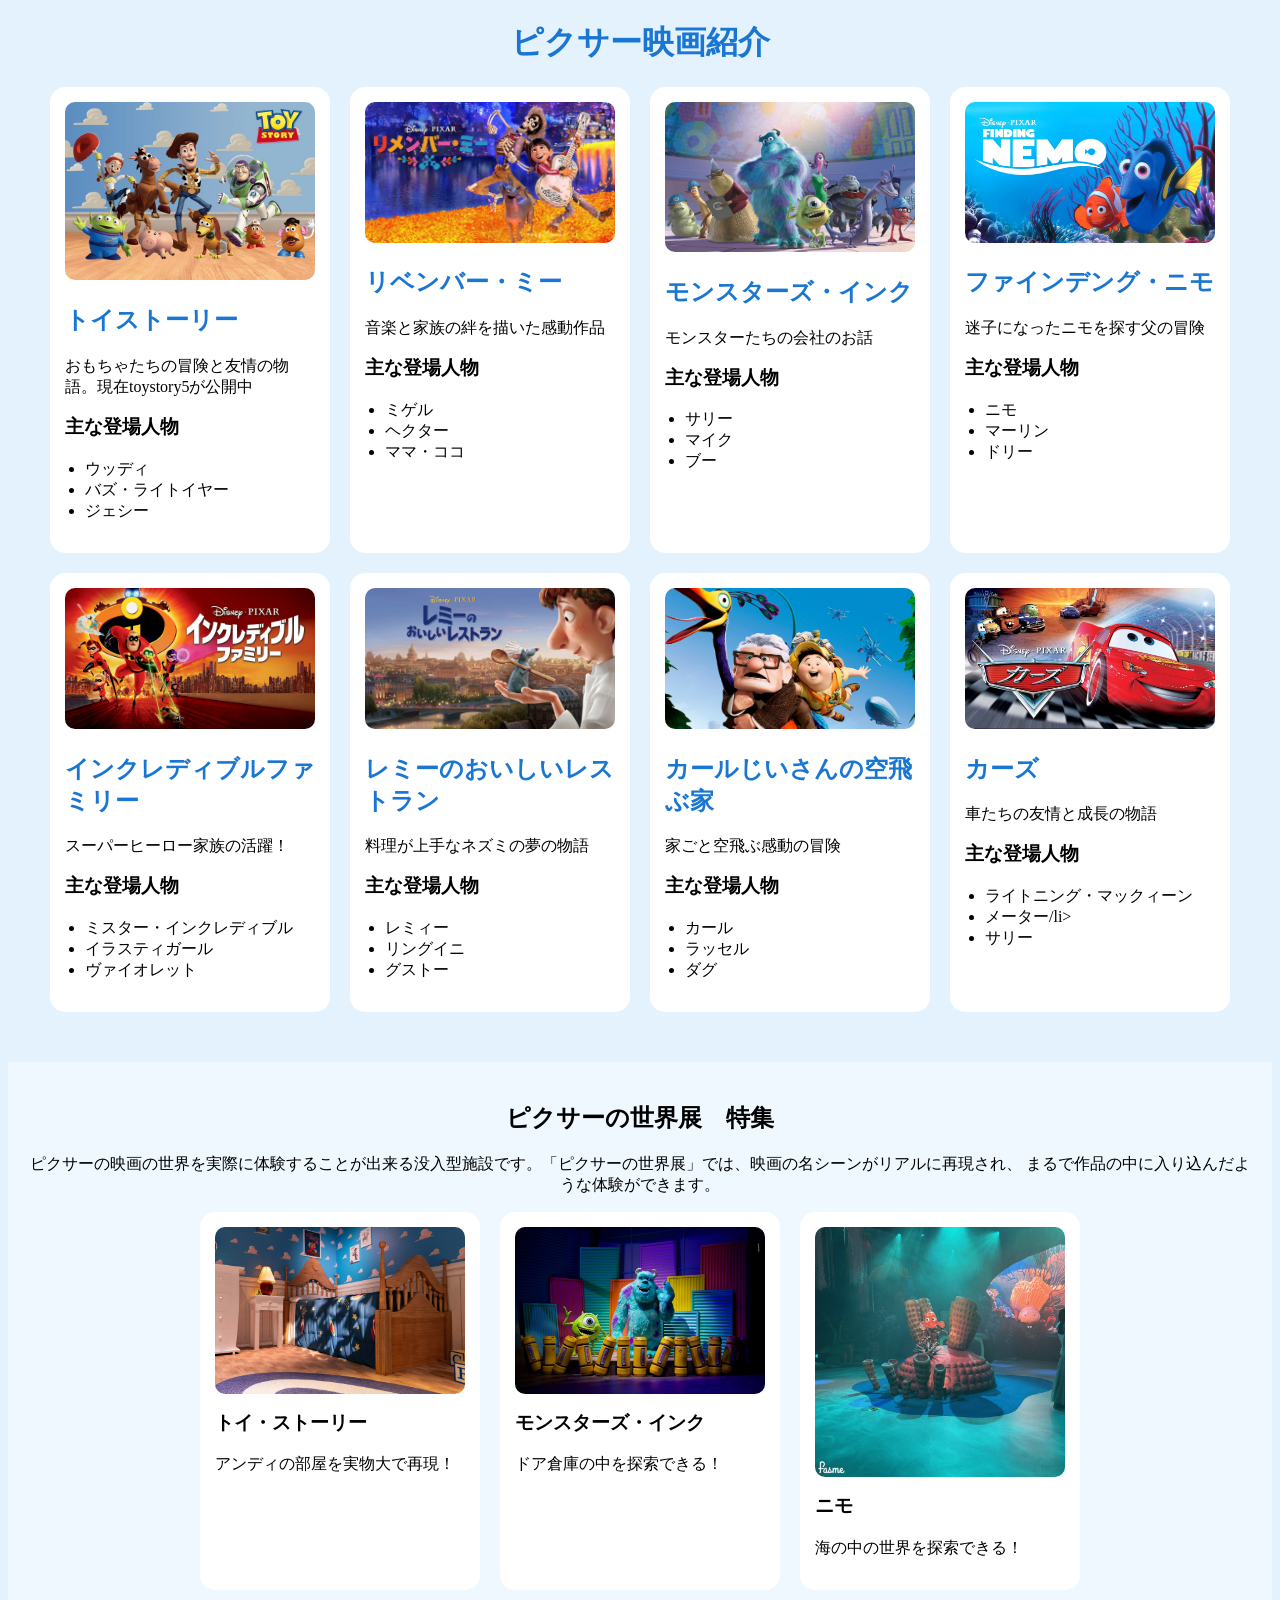
==== index.html @ ff88e685 "Update image paths for Pixar movie images" ====
<!DOCTYPE html>
<html lang="ja">
<head>

 <meta charset="UTF-8">
  <title>ピクサー映画紹介</title>
  <link rel="stylesheet"  href="style.css">
</head>

<bodey>

<h1>ピクサー映画紹介</h1>

<div class="container">

<div class="card">
  <img src="images/toystory.jpg">
  <h2>トイストーリー</h2>
  <p>おもちゃたちの冒険と友情の物語。現在toystory5が公開中</p>

  <h3>主な登場人物</h3>
  <ul> <li>ウッディ</li>
    <li>バズ・ライトイヤー</li>
    <li>ジェシー</li>
  </ul>
  </div>

  <div class="card">
    <img src="images/coco.jpg">
    <h2>リベンバー・ミー</h2>
    <p>音楽と家族の絆を描いた感動作品</p>

    <h3>主な登場人物</h3>
    <ul>
      <li>ミゲル</li>
      <li>ヘクター</li>
      <li>ママ・ココ</li>
    </ul>
  </div>

  <div class="card">
    <img src="images/monsters.jpg">
    <h2>モンスターズ・インク</h2>
    <p>モンスターたちの会社のお話</p>

    <h3>主な登場人物</h3>
    <ul>
      <li>サリー</li>
      <li>マイク</li>
      <li>ブー</li>
    </ul>
  </div>
    
    
    <div class="card">
    <img src="images/nemo.jpg">
    <h2>ファインデング・ニモ</h2>
    <p>迷子になったニモを探す父の冒険</p>

    <h3>主な登場人物</h3>
    <ul>
      <li>ニモ</li>
      <li>マーリン</li>
      <li>ドリー</li>
    </ul>
  </div>

  <div class="card">
    <img src="images/incredibles.jpg">
    <h2>インクレディブルファミリー</h2>
    <p>スーパーヒーロー家族の活躍！</p>

    <h3>主な登場人物</h3>
    <ul>
      <li>ミスター・インクレディブル</li>
      <li>イラスティガール</li>
      <li>ヴァイオレット</li>
    </ul>
  </div>

  <div class="card">
    <img src="images/ratetouille.jpg">
    <h2>レミーのおいしいレストラン</h2>
    <p>料理が上手なネズミの夢の物語</p>

    <h3>主な登場人物</h3>
    <ul>
      <li>レミィー</li>
      <li>リングイニ</li>
      <li>グストー</li>
    </ul>
  </div>

<div class="card">
    <img src="images/up.jpg">
    <h2>カールじいさんの空飛ぶ家</h2>
    <p>家ごと空飛ぶ感動の冒険</p>

    <h3>主な登場人物</h3>
    <ul>
      <li>カール</li>
      <li>ラッセル</li>
      <li>ダグ</li>
    </ul>
  </div>
    
<div class="card">
    <img src="images/cars.jpg">
    <h2>カーズ</h2>
    <p>車たちの友情と成長の物語</p>

    <h3>主な登場人物</h3>
    <ul>
      <li>ライトニング・マックィーン</li>
      <li>メーター/li>
      <li>サリー</li>
    </ul>
  </div>

</div>

<section class="pixar">
  <h2>ピクサーの世界展　特集</h2>

 <p class="pixar-text">
  ピクサーの映画の世界を実際に体験することが出来る没入型施設です。「ピクサーの世界展」では、映画の名シーンがリアルに再現され、
  まるで作品の中に入り込んだような体験ができます。</p>

 <div class="container">

 <div class="card">
   <img src="images/pixar_toystory.jpg">
 　<h3>トイ・ストーリー</h3>
  <p>アンディの部屋を実物大で再現！</p>
 </div>

  <div class="card">
   <img src="images/pixar_monsters.jpg">
 　<h3>モンスターズ・インク</h3>
  <p>ドア倉庫の中を探索できる！</p>
  </div>

  <div class="card">
   <img src="images/pixar_nemo.jpg">
 　<h3>ニモ</h3>
  <p>海の中の世界を探索できる！</p>
  </div>

</div>
</section>
 
 

 























 

</bodey>
---- style.css ----
body { font-familiy: sans-serif; background: #e3f2fd; text-align: center; }

h1 { color: #1976d2; }

.container { display: flex; flex-wrap: wrap; gap: 20px; justify-content: center; max-widith: 1100px; margin: 0 auto; }

.card { width: 250px; background: white; border-radius: 15px; padding:15px; box-shadow: 0 5px 10px raba (0,0,0,0.2);
       transition: transform 0.3s; text-align: left; }

.card:hover { translateY(-10px); }

.card img { width:100%; border-radius:10px }

.card h2 { color: #1976d2; }

.card h3 { margin-top: 10px; front-size: 16px }

.card ul { padding-left: 20px; }

.card li {front-size: 14px; }

.pixar{ margin-top: 50px; padding: 20px; background-color: #f0f8ff; text-align: center; }

.pixer-text { margin-bottom: 20px }

.container { disply: flex; flex-wrap: wrap; justify-content: center; gap:20px; }
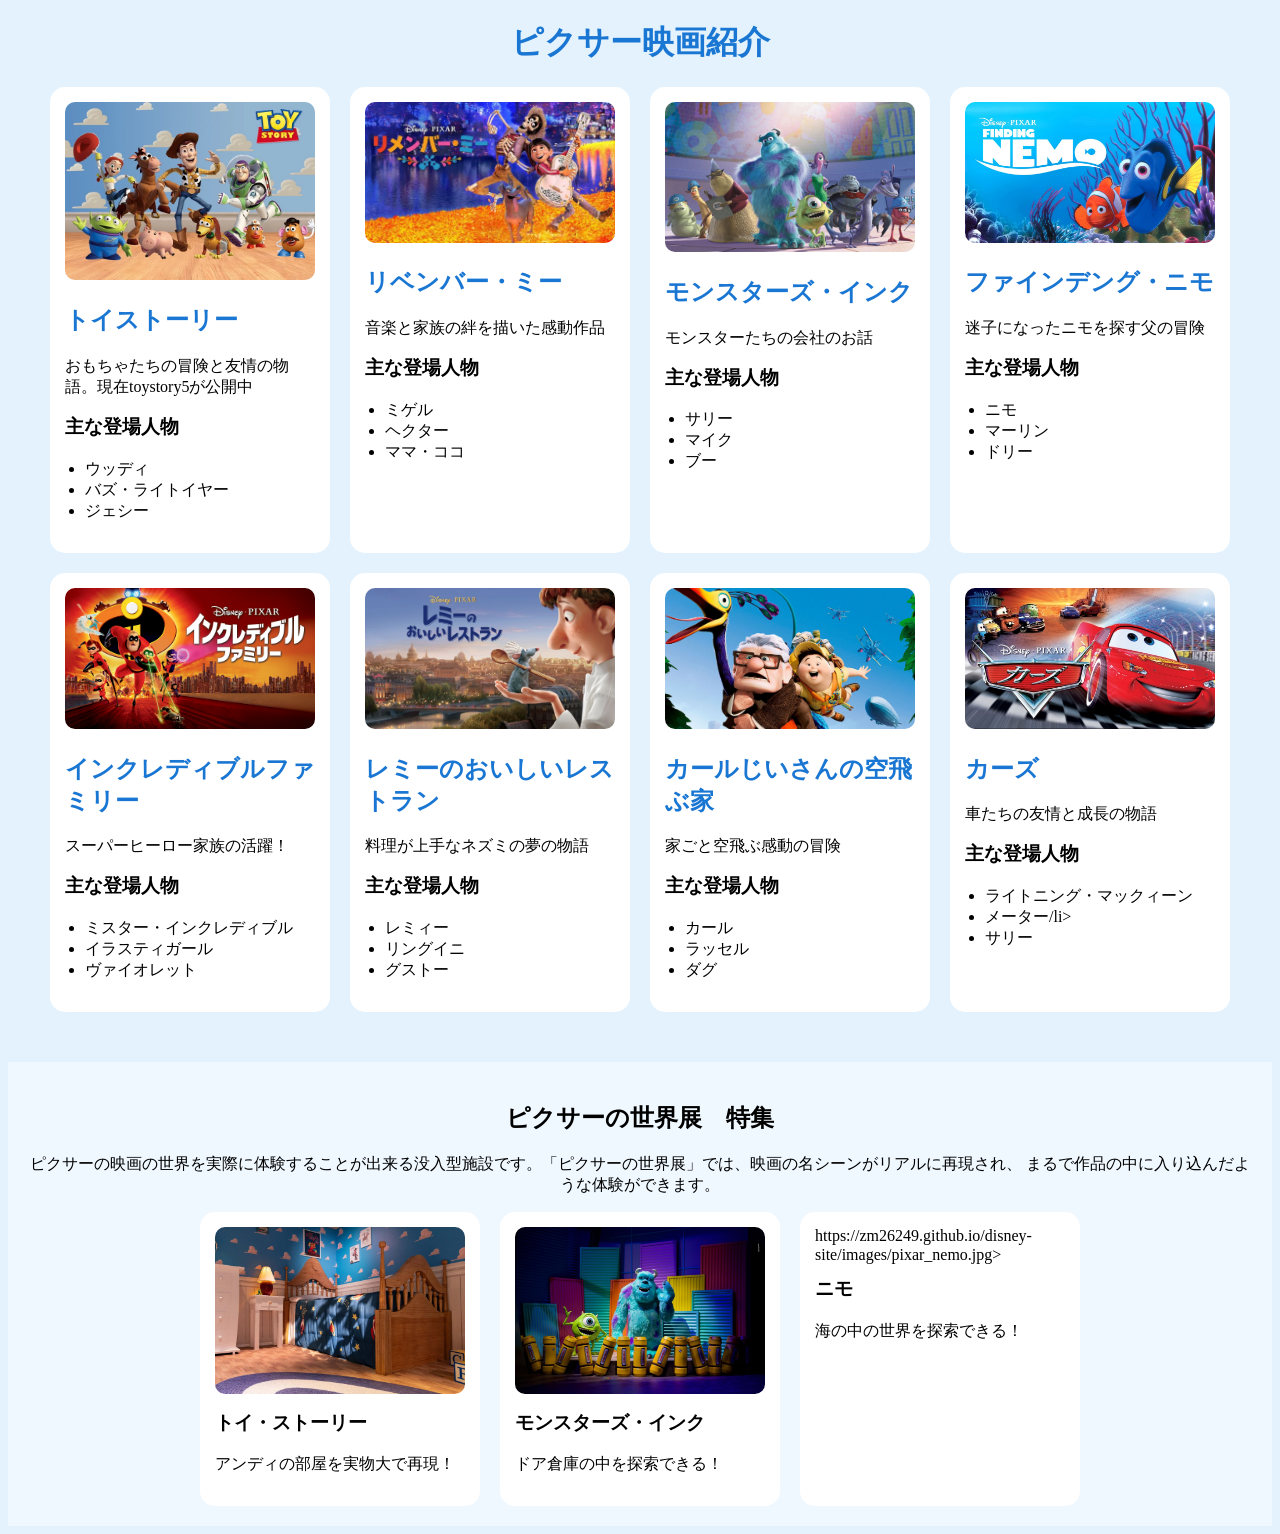
==== commit 356a9e52: "Update index.html" ====
--- a/index.html
+++ b/index.html
@@ -141,7 +141,7 @@
   </div>
 
   <div class="card">
-   <img src="images/pixar_nemo.jpg">
+   <img src="">https://zm26249.github.io/disney-site/images/pixar_nemo.jpg>
  　<h3>ニモ</h3>
   <p>海の中の世界を探索できる！</p>
   </div>
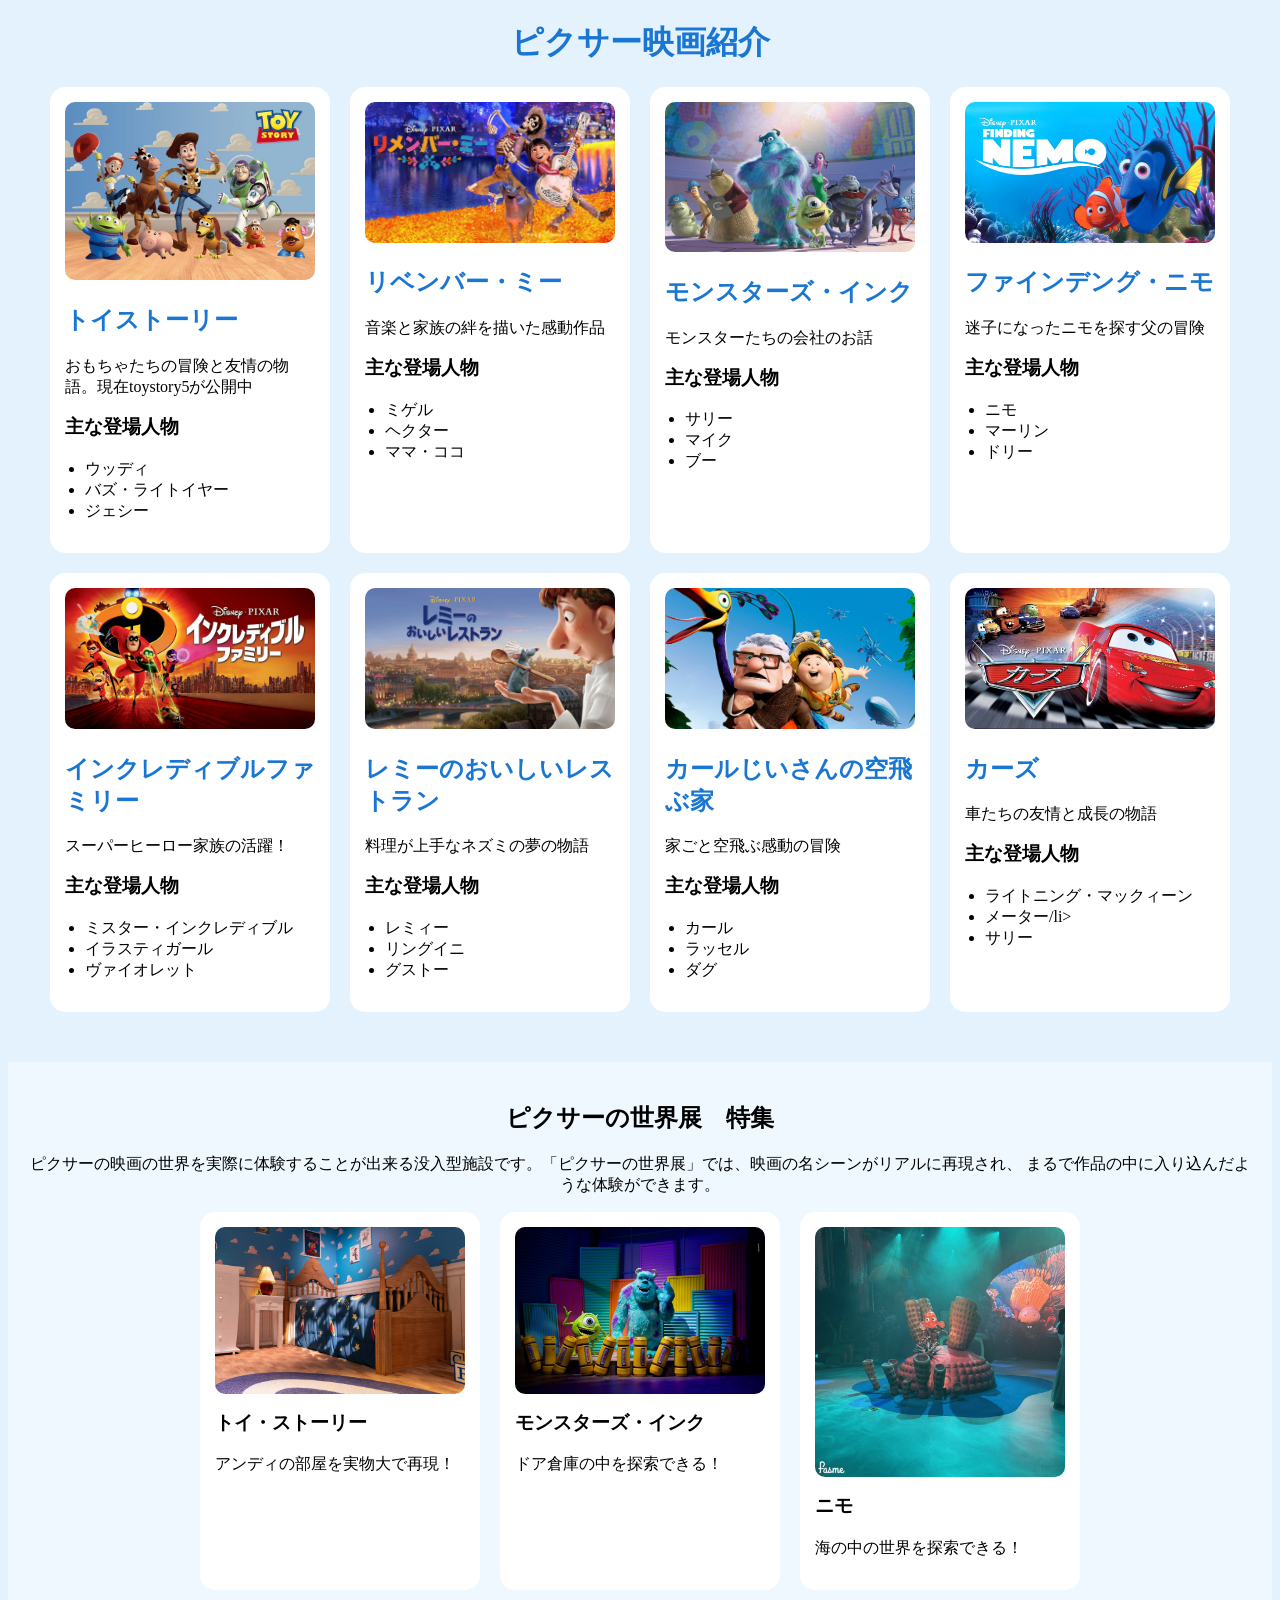
==== commit 8e241803: "Update index.html" ====
--- a/index.html
+++ b/index.html
@@ -141,7 +141,7 @@
   </div>
 
   <div class="card">
-   <img src="">https://zm26249.github.io/disney-site/images/pixar_nemo.jpg>
+   <img src="images/pixar_nemo.jpg">
  　<h3>ニモ</h3>
   <p>海の中の世界を探索できる！</p>
   </div>
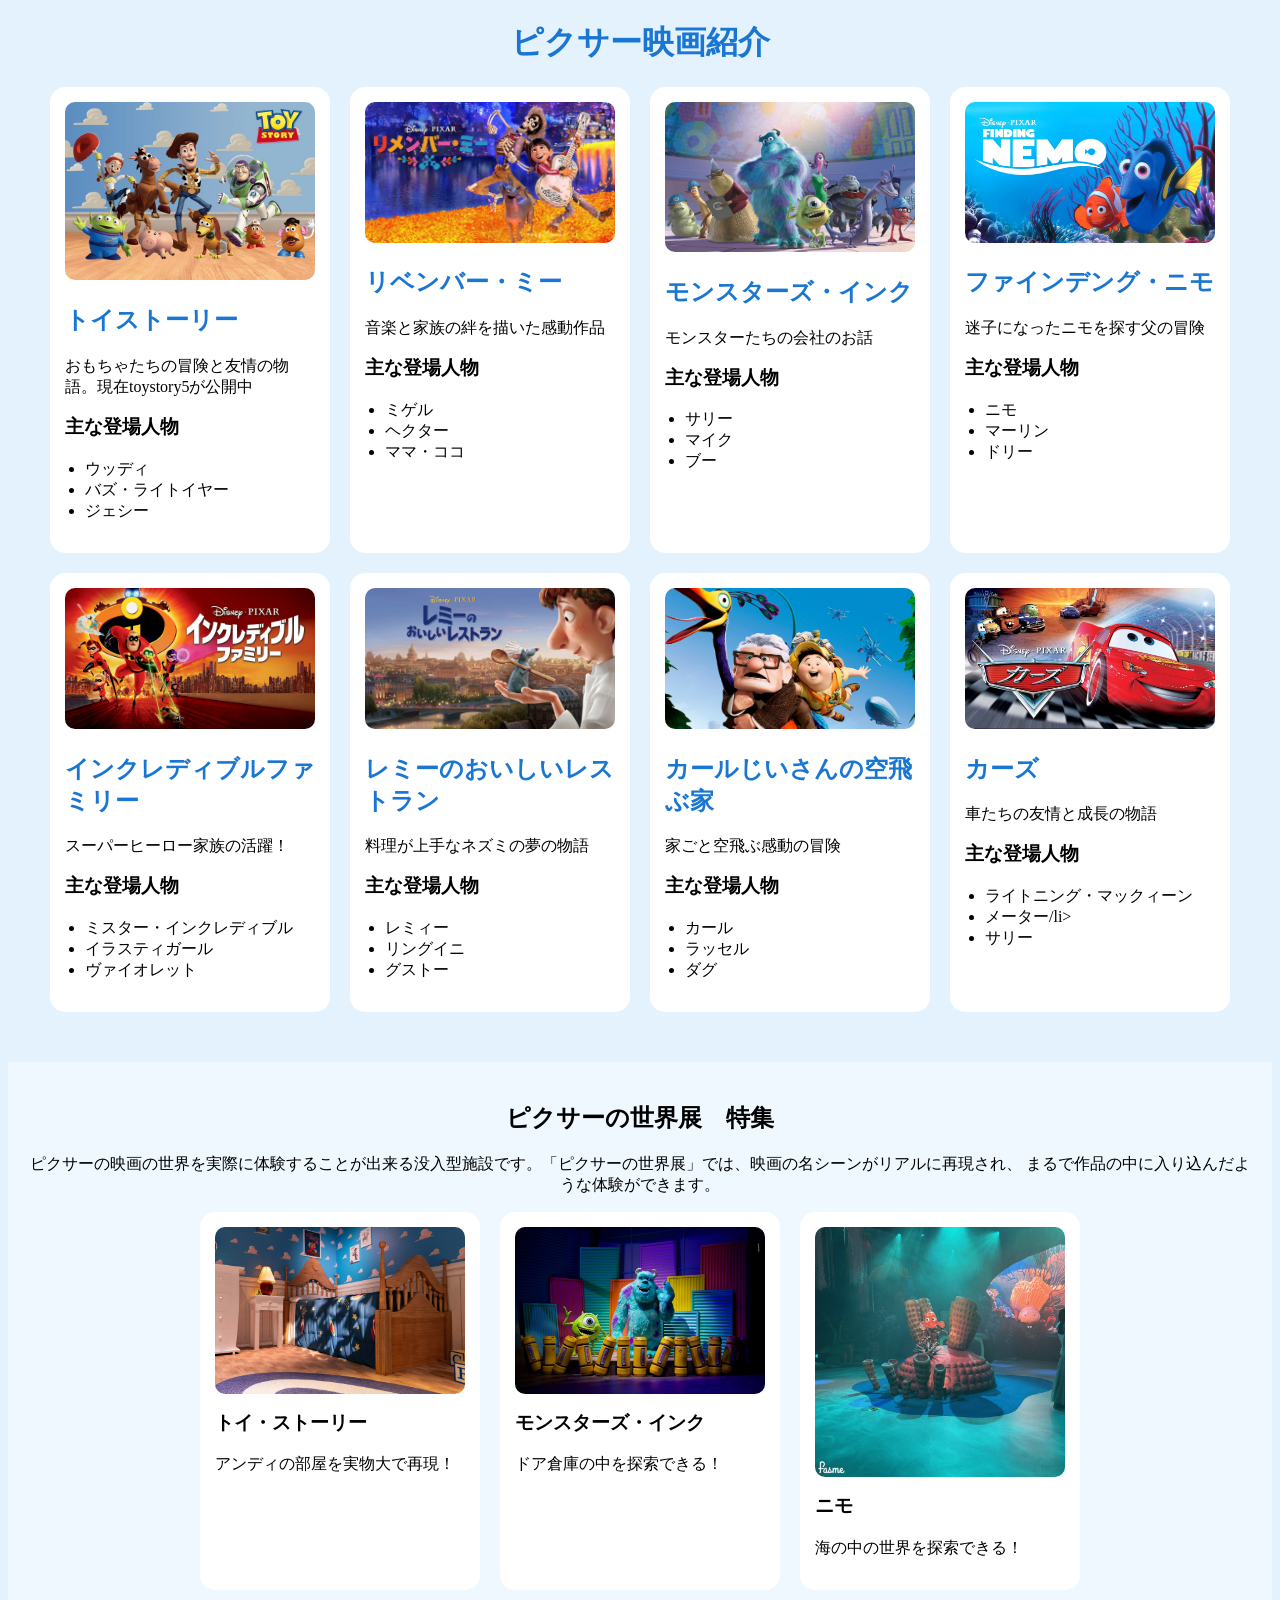
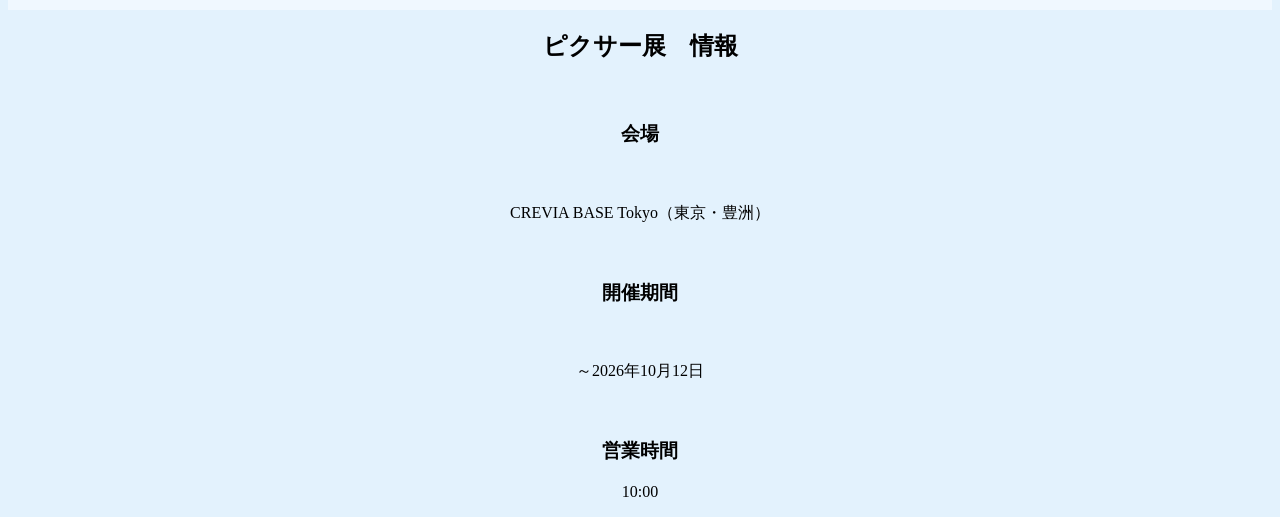
==== commit 8a881fed: "Add Pixar exhibition information section" ====
--- a/index.html
+++ b/index.html
@@ -148,6 +148,18 @@
 
 </div>
 </section>
+
+ <h2>ピクサー展　情報</h2>
+
+ 　<div class="info-box">
+     <h3>会場</h3>
+   　<p>CREVIA BASE Tokyo（東京・豊洲）</p>
+
+   　<h3>開催期間</h3>
+   　<p>～2026年10月12日</p>
+
+  　<h3>営業時間</h3>
+   <p>10:00</p>
  
  
 
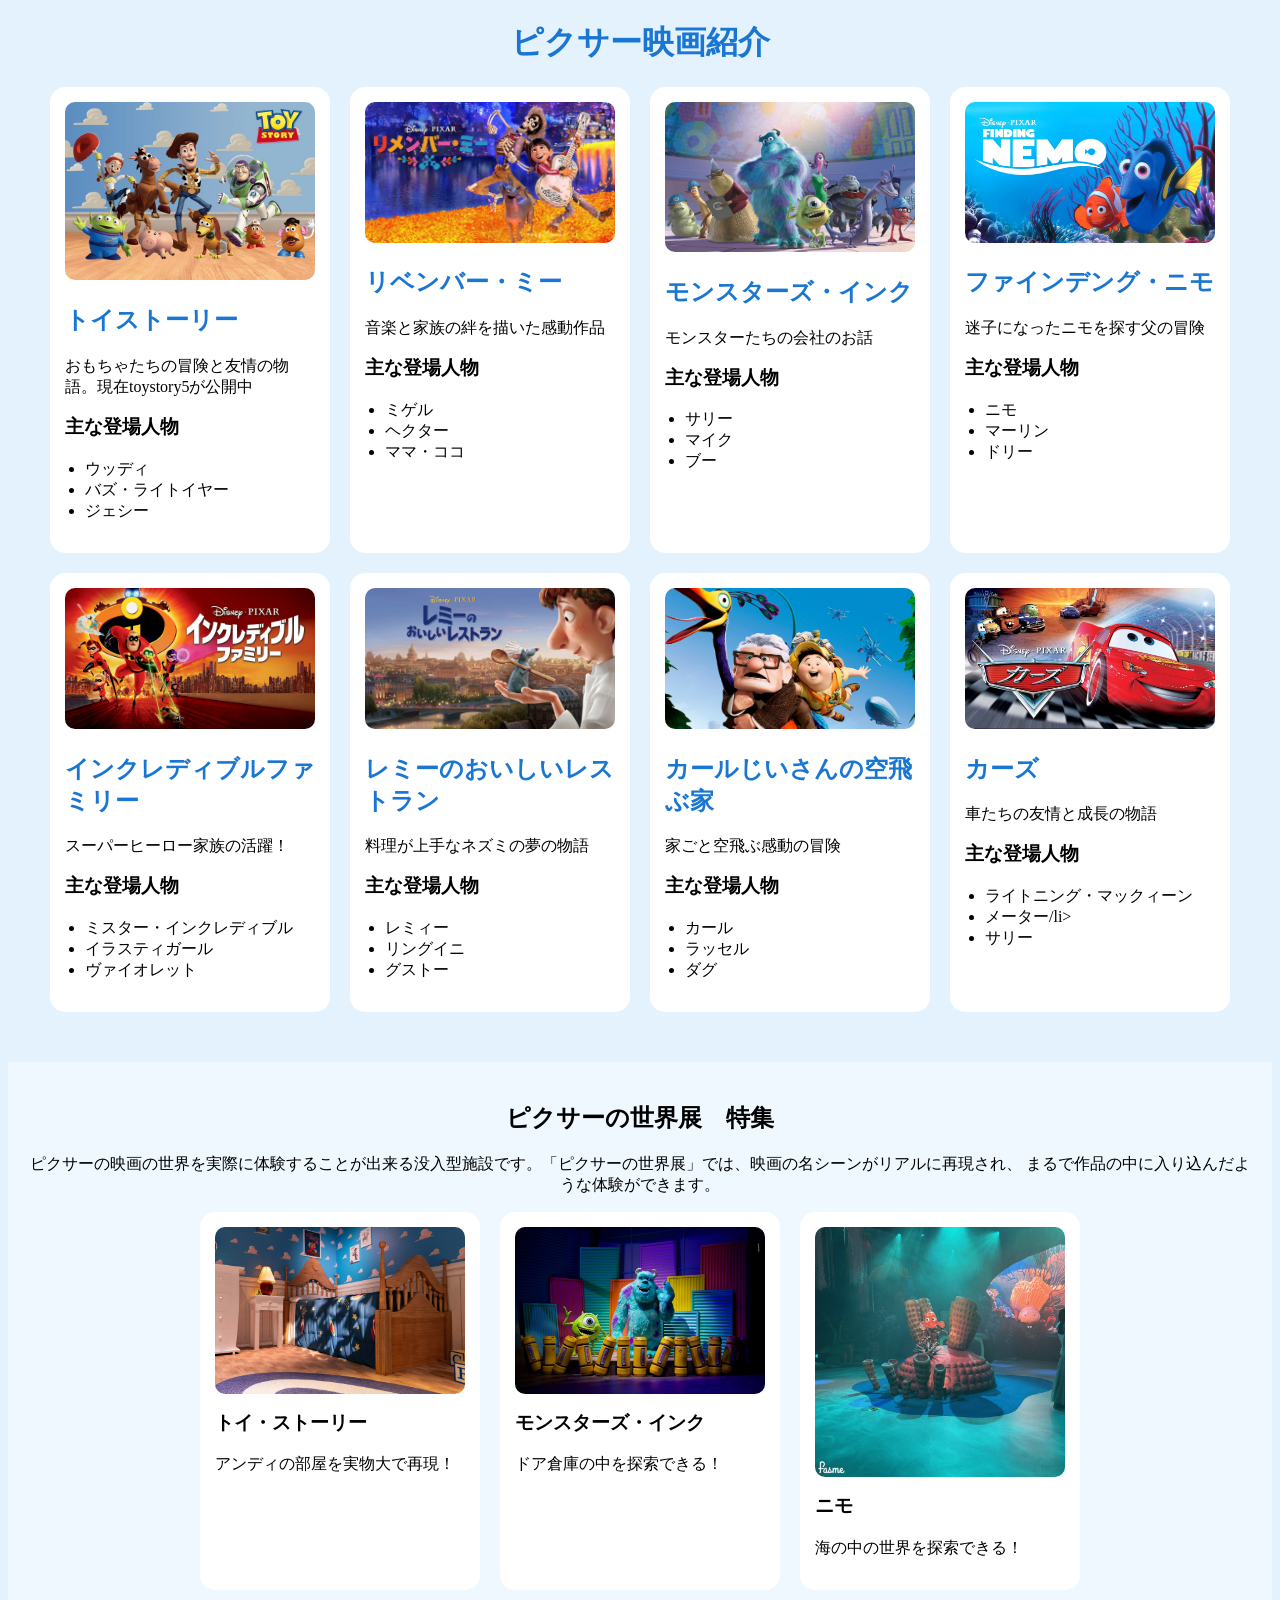
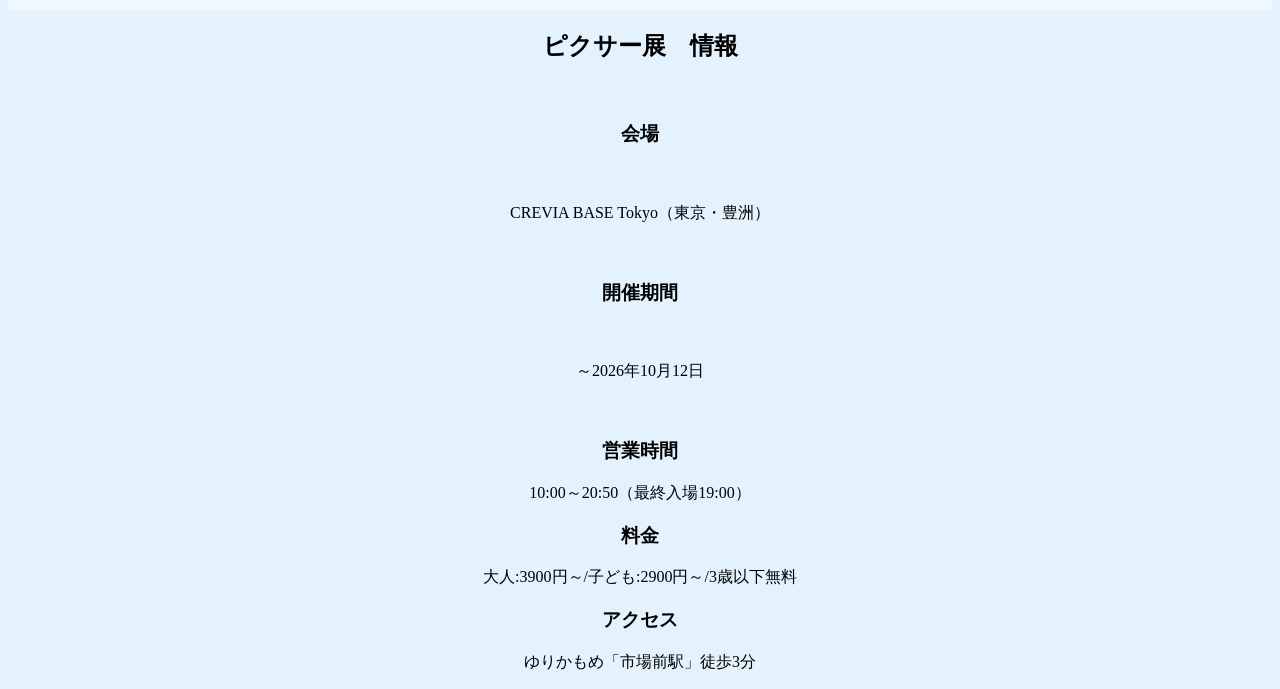
==== commit a1f69d31: "Update index.html" ====
--- a/index.html
+++ b/index.html
@@ -149,6 +149,7 @@
 </div>
 </section>
 
+<section class="info">
  <h2>ピクサー展　情報</h2>
 
  　<div class="info-box">
@@ -159,7 +160,15 @@
    　<p>～2026年10月12日</p>
 
   　<h3>営業時間</h3>
-   <p>10:00</p>
+   <p>10:00～20:50（最終入場19:00）</p>
+
+   <h3>料金</h3>
+   <p>大人:3900円～/子ども:2900円～/3歳以下無料</p>
+
+   <h3>アクセス</h3>
+   <p>ゆりかもめ「市場前駅」徒歩3分</p>
+  </div>
+</section>
  
  
 
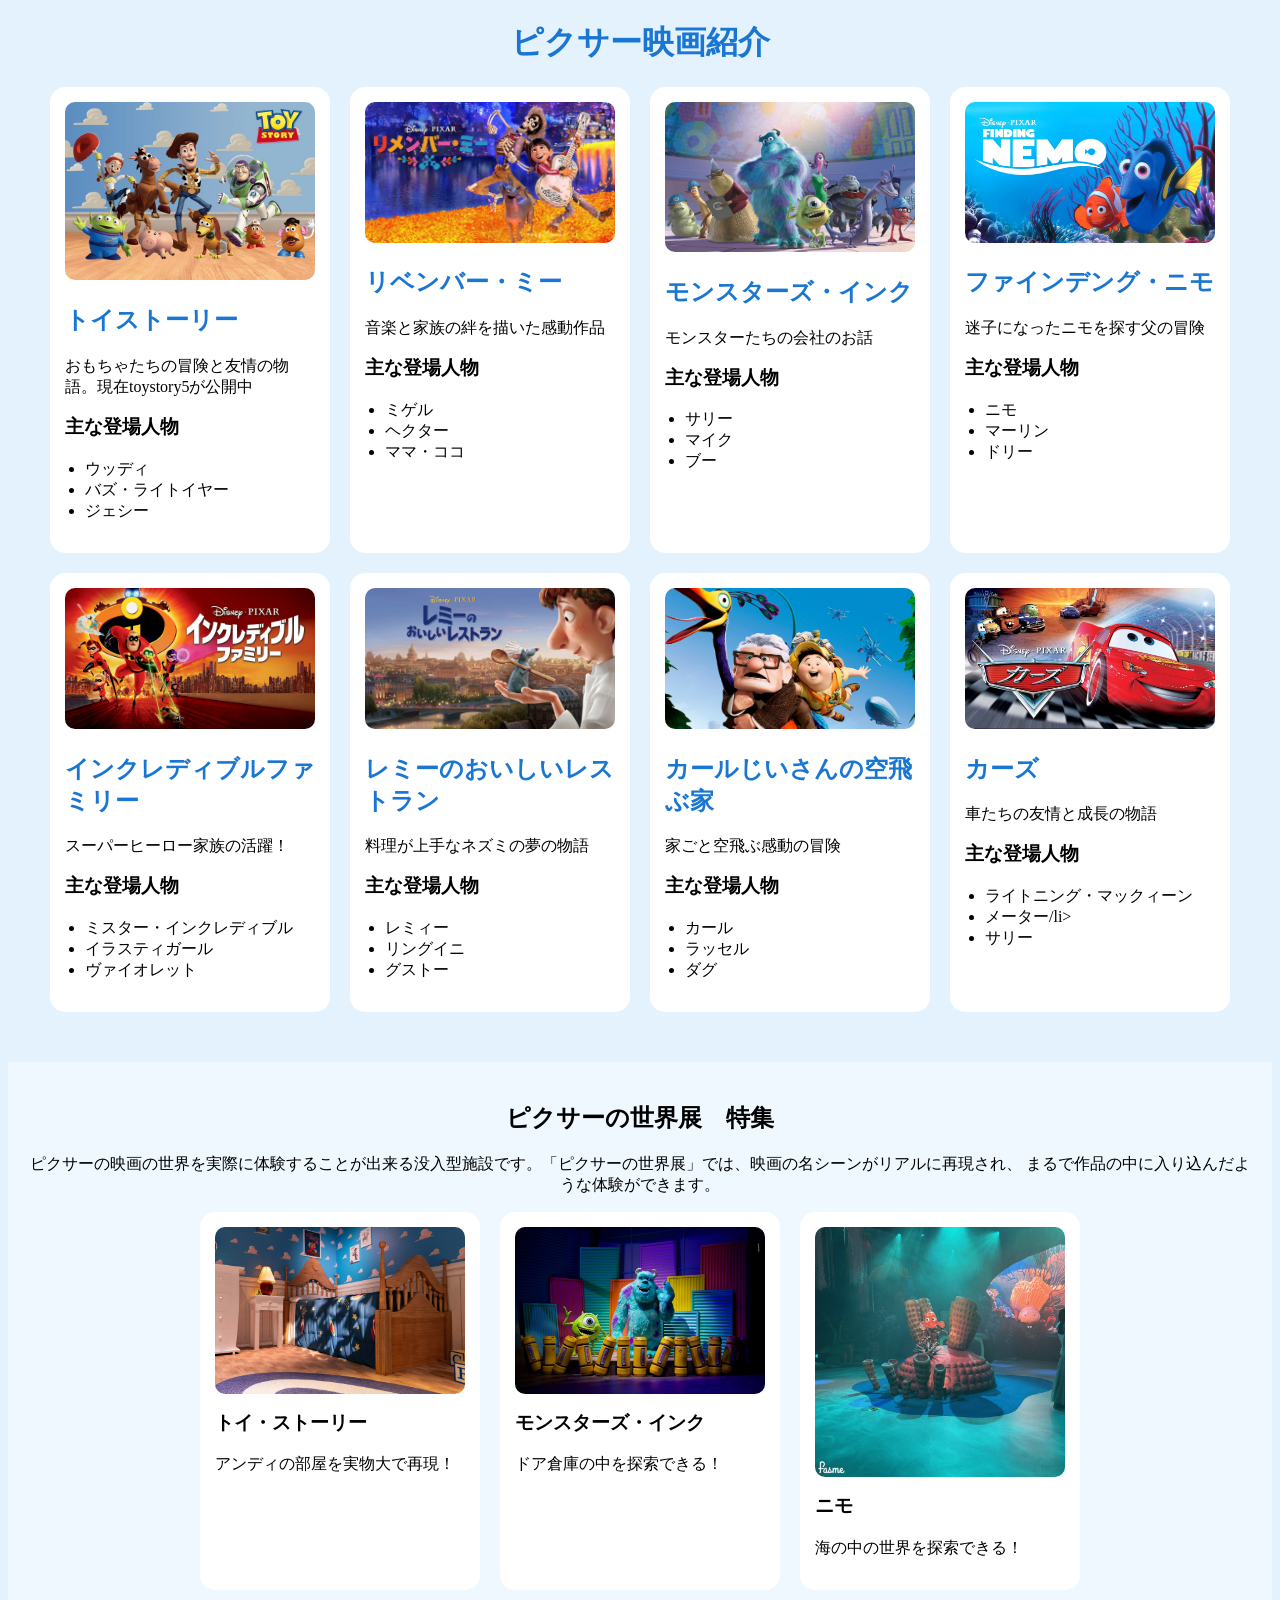
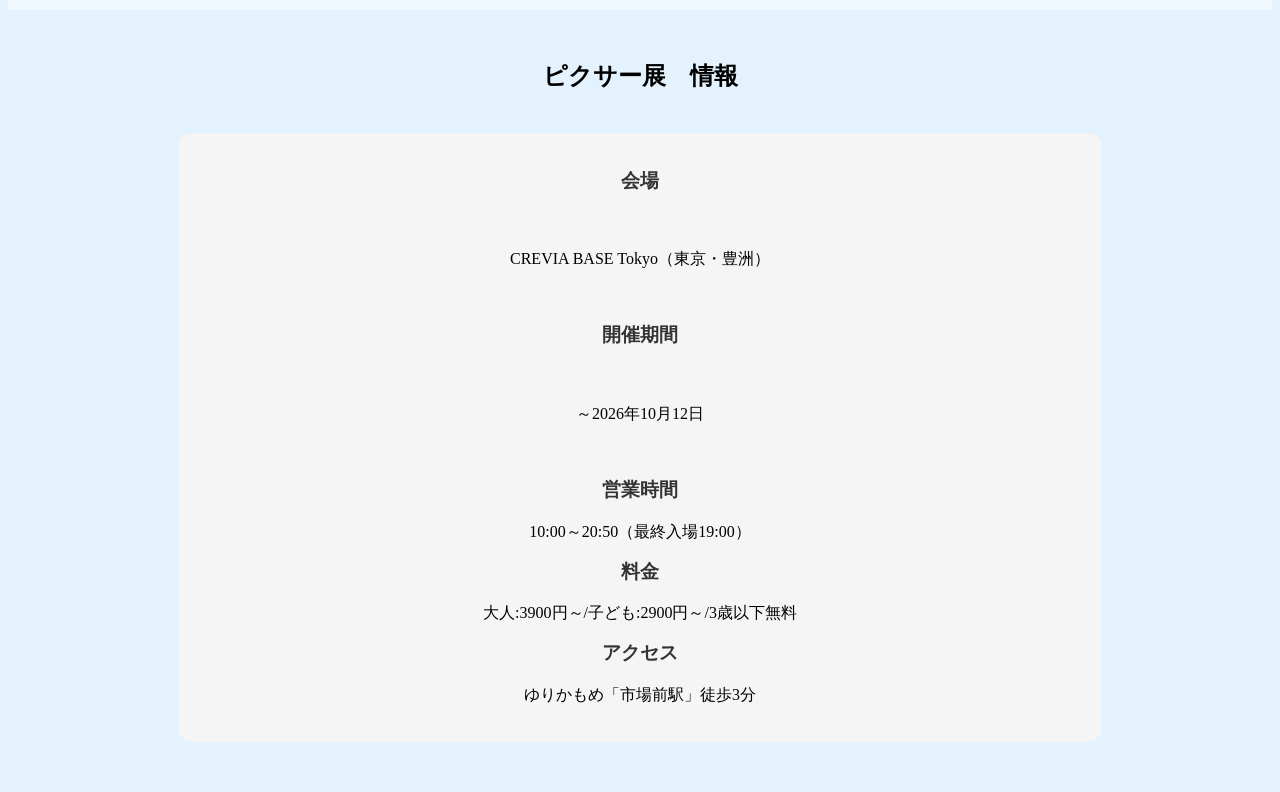
==== commit 6fc123b0: "Fix section closing tag in index.html" ====
--- a/index.html
+++ b/index.html
@@ -168,34 +168,33 @@
    <h3>アクセス</h3>
    <p>ゆりかもめ「市場前駅」徒歩3分</p>
   </div>
-</section>
+</section> 
  
+
  
 
+
+
+
+
+
+
+
+
+
+
+
+
+
+
+
+
+
+
+
+
+
+
  
 
-
-
-
-
-
-
-
-
-
-
-
-
-
-
-
-
-
-
-
-
-
-
- 
-
 </bodey>
--- a/style.css
+++ b/style.css
@@ -25,7 +25,31 @@
 
 .container { disply: flex; flex-wrap: wrap; justify-content: center; gap:20px; }
 
+.info {text-align: center; margin: 50px 0; }
+
+.info-box {background: #f5f5f5; padding: 20px; border-radius: 15px; width: 70%; margin: 0 auto; }
+
+.info-box h3 { margin-top: 15px; color: #333; }
 
 
 
 
+
+
+
+
+
+
+
+
+
+
+
+
+
+
+
+
+
+
+
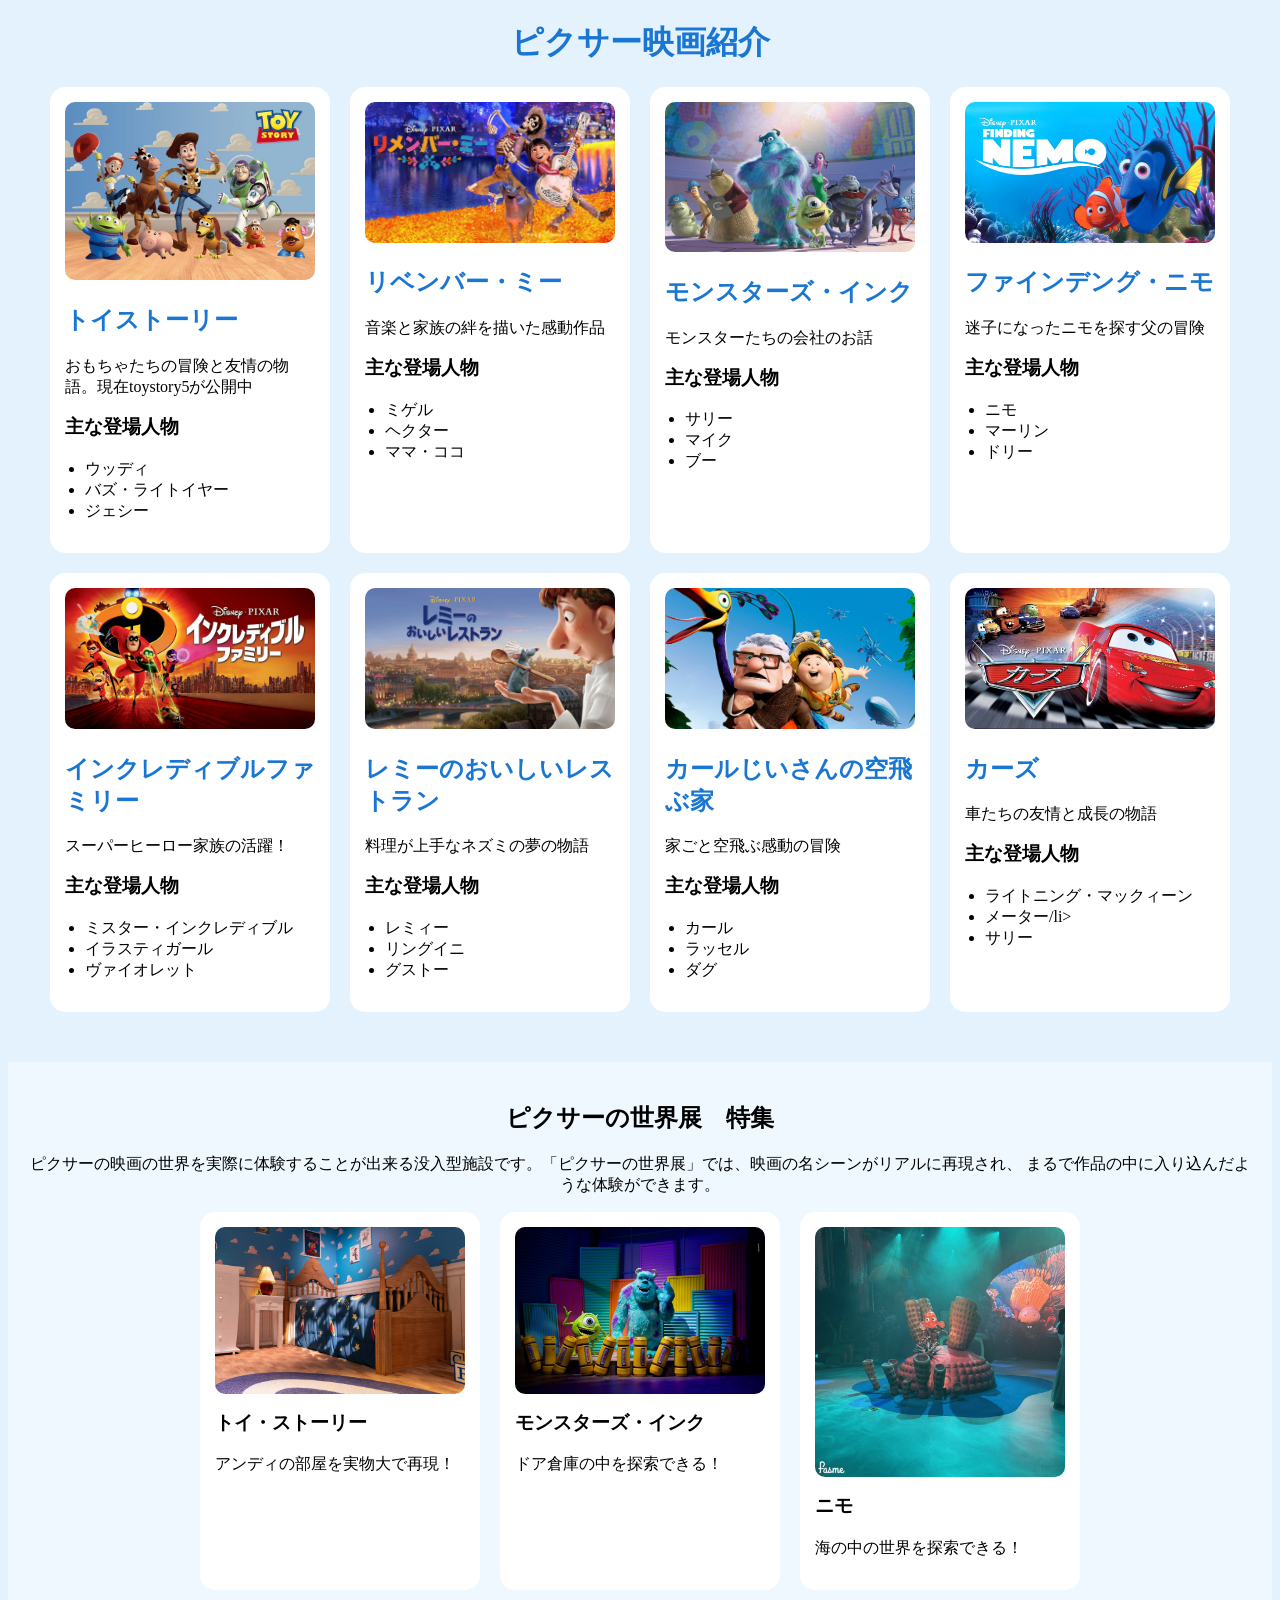
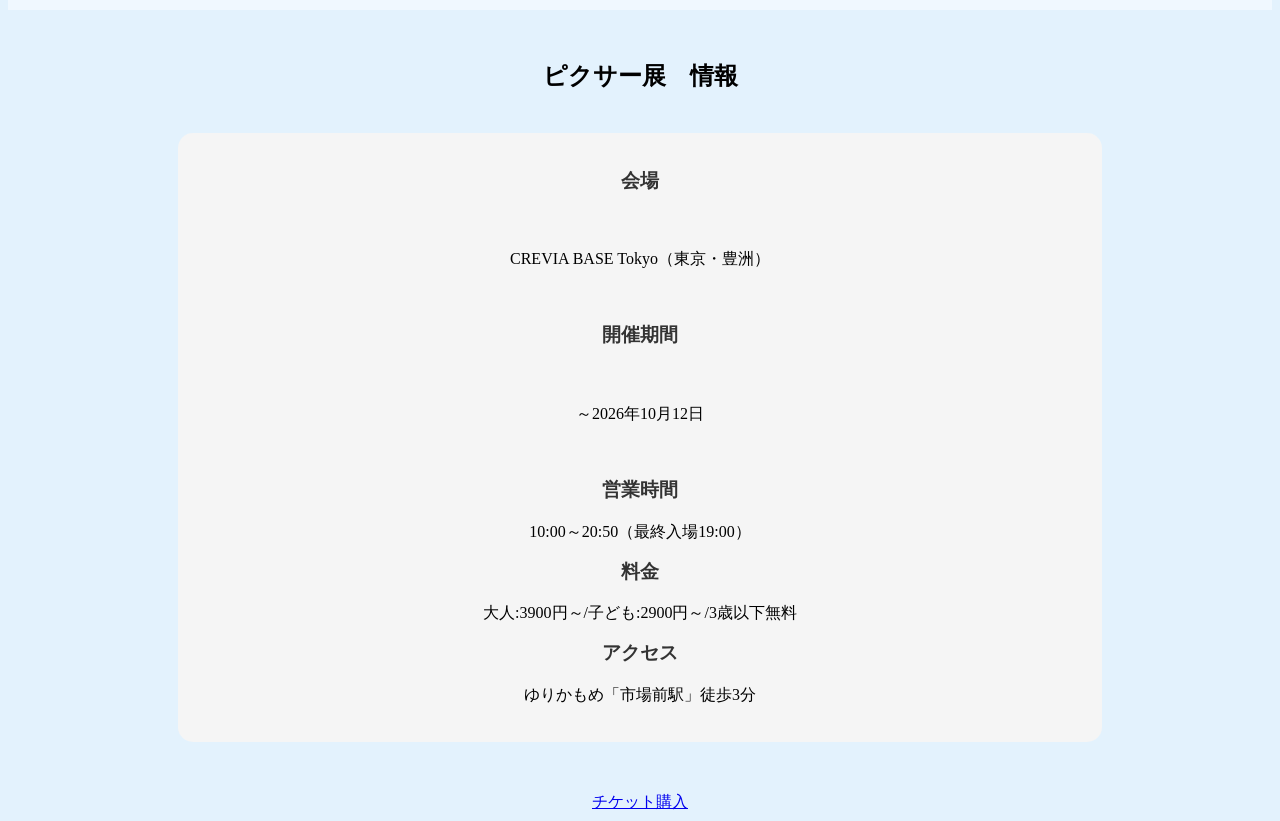
==== commit 5b2663bd: "Add ticket purchase link to index.html" ====
--- a/index.html
+++ b/index.html
@@ -170,7 +170,8 @@
   </div>
 </section> 
  
-
+<a href="#" class="bth"> チケット購入</a>
+ 
  
 
 
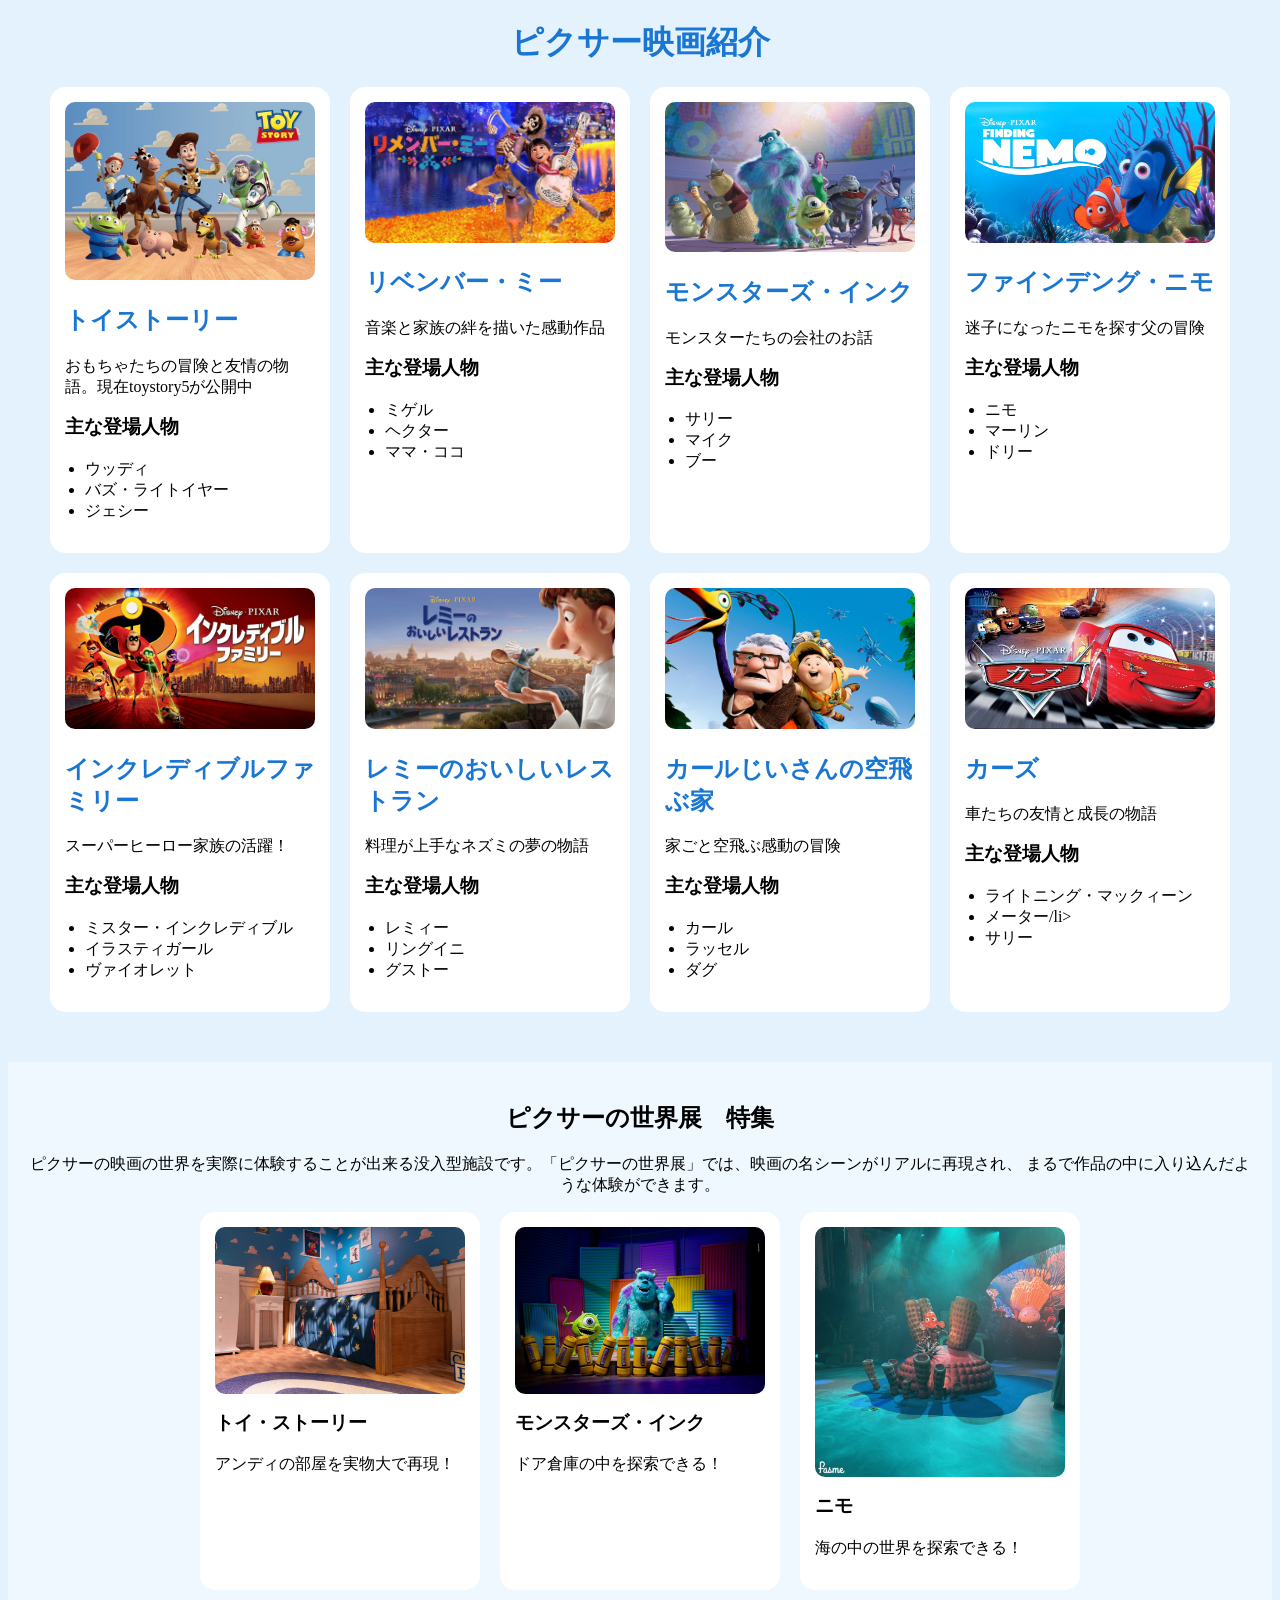
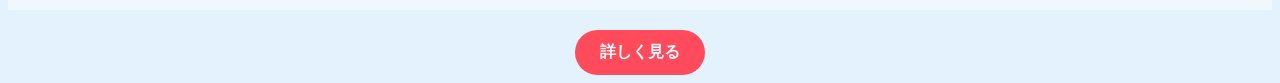
==== commit 4853d3ac: "Remove Pixar exhibition info section Removed the info section about the Pixar exhibition, including " ====
--- a/index.html
+++ b/index.html
@@ -149,29 +149,8 @@
 </div>
 </section>
 
-<section class="info">
- <h2>ピクサー展　情報</h2>
+<a href="pixar.html" class="btn">詳しく見る</a>
 
- 　<div class="info-box">
-     <h3>会場</h3>
-   　<p>CREVIA BASE Tokyo（東京・豊洲）</p>
-
-   　<h3>開催期間</h3>
-   　<p>～2026年10月12日</p>
-
-  　<h3>営業時間</h3>
-   <p>10:00～20:50（最終入場19:00）</p>
-
-   <h3>料金</h3>
-   <p>大人:3900円～/子ども:2900円～/3歳以下無料</p>
-
-   <h3>アクセス</h3>
-   <p>ゆりかもめ「市場前駅」徒歩3分</p>
-  </div>
-</section> 
- 
-<a href="#" class="bth"> チケット購入</a>
- 
  
 
 
--- a/style.css
+++ b/style.css
@@ -32,6 +32,10 @@
 .info-box h3 { margin-top: 15px; color: #333; }
 
 
+.btn { display: inline-block; margin-top: 20px; padding: 12px 25px; background: #ff4b5c; color: white;
+      text-decoration: none; border-radius: 25px; font-weight: bold; taransition: 0.3; }
+
+.bth:hover {background: #ff1e3c; transform: scale(1,1); }
 
 
 
@@ -52,4 +56,3 @@
 
 
 
-
